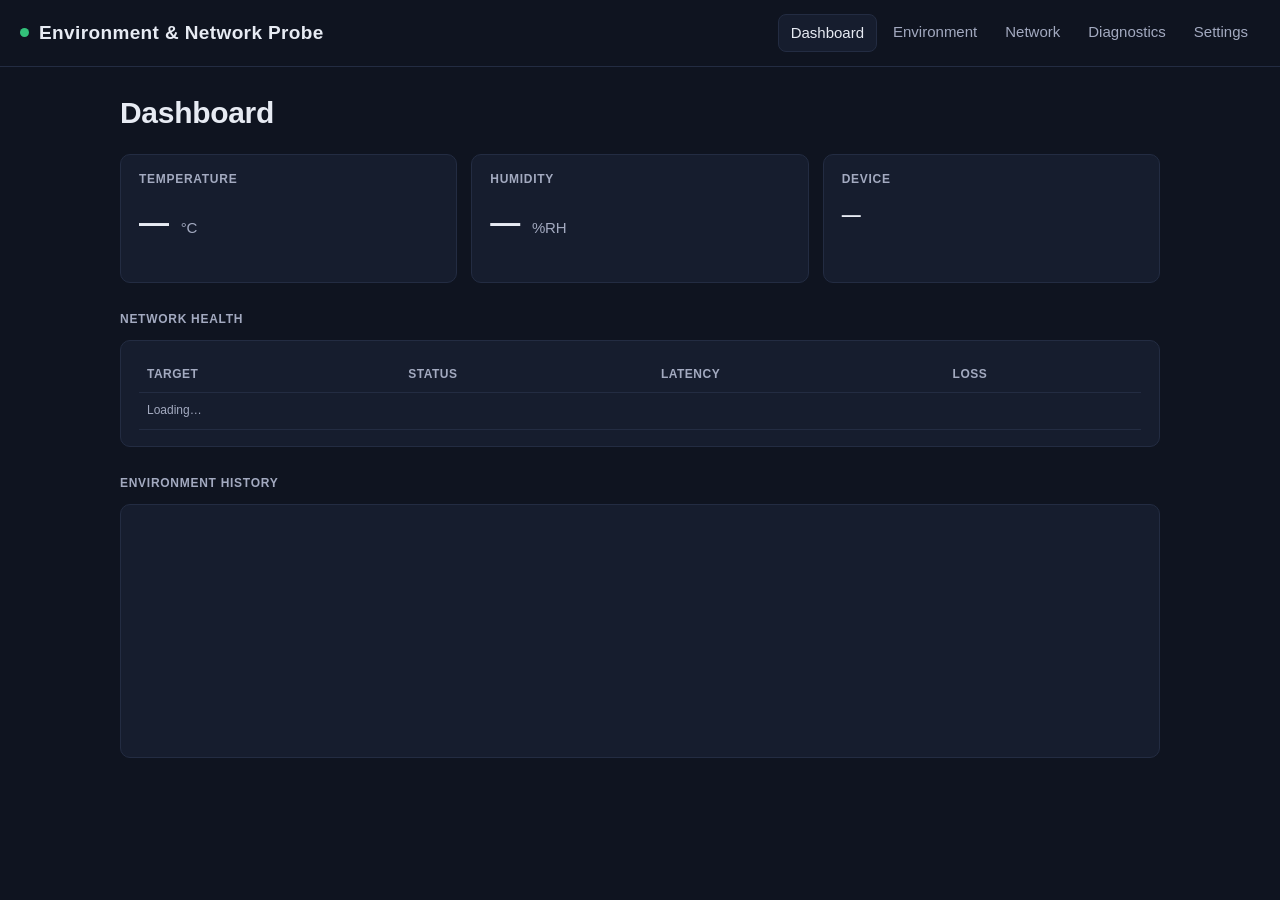
==== data/index.html @ 65536f5a "Phase 1: ESP32/ESP8266 environmental & network monitoring probe - Dual-platform PlatformIO firmware " ====
<!doctype html>
<html lang="en">
<head>
<meta charset="utf-8">
<meta http-equiv="refresh" content="0; url=dashboard.html">
<title>Environment &amp; Network Probe</title>
</head>
<body>
<p>Redirecting to <a href="dashboard.html">the dashboard</a>…</p>
</body>
</html>
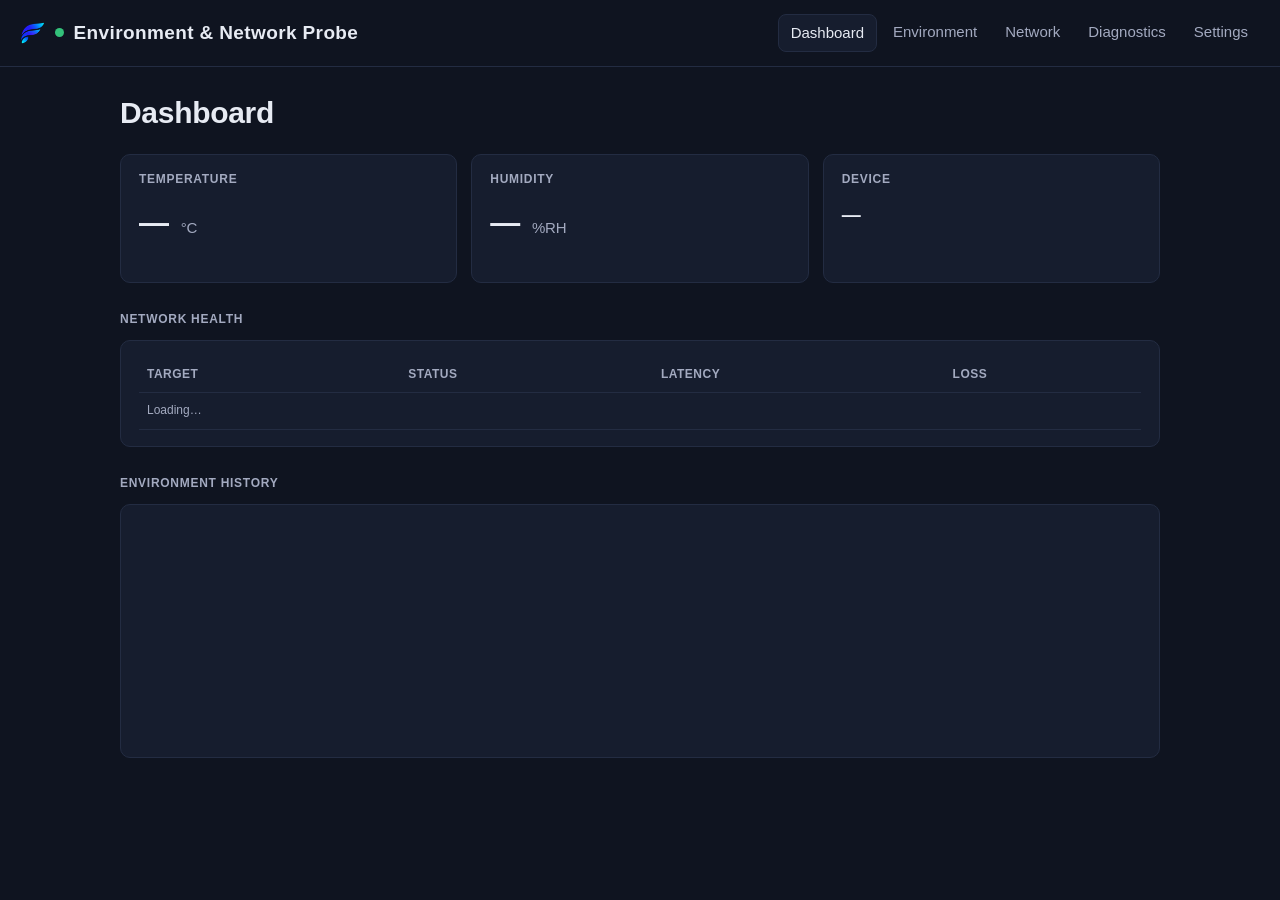
==== commit 5837cb45: "Add Firefly branding to the dashboard - data/img/firefly-logo.png (96x86, ~8.4KB) in the app-header " ====
--- a/data/index.html
+++ b/data/index.html
@@ -4,6 +4,7 @@
 <meta charset="utf-8">
 <meta http-equiv="refresh" content="0; url=dashboard.html">
 <title>Environment &amp; Network Probe</title>
+<link rel="icon" type="image/png" href="img/firefly-favicon-32.png">
 </head>
 <body>
 <p>Redirecting to <a href="dashboard.html">the dashboard</a>…</p>
